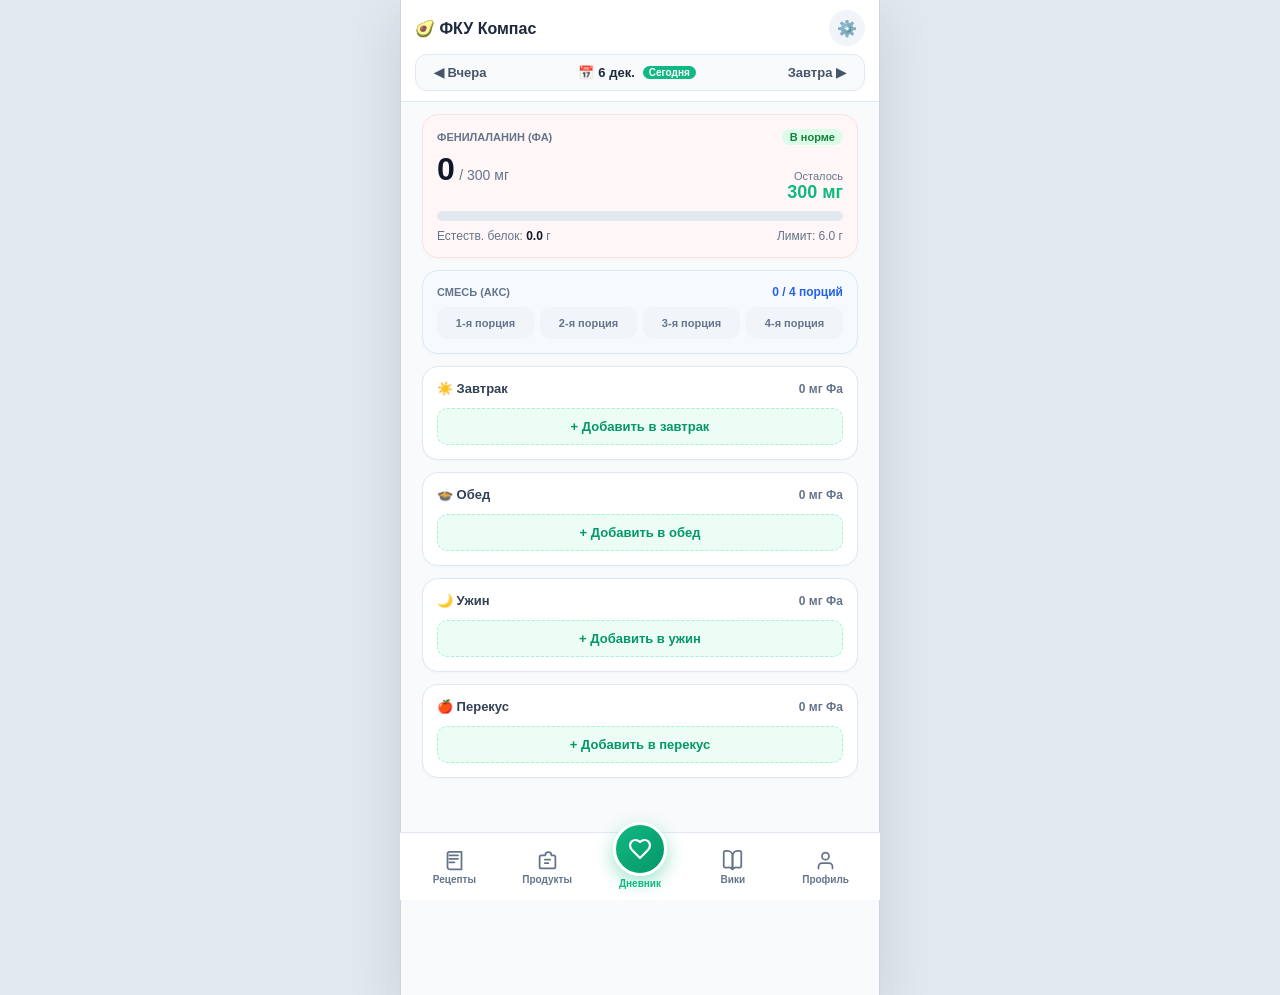
==== index.html @ fa1f70d0 "Add admin panel scaffold" ====
<!DOCTYPE html>
<html lang="ru">
<head>
  <meta charset="UTF-8">
  <meta name="viewport" content="width=device-width, initial-scale=1.0, maximum-scale=1.0, user-scalable=no">
  <title>ФКУ Компас</title>
  
  <script src="https://telegram.org/js/telegram-web-app.js"></script>
  <script src="config.js?v=admin-data-1"></script>
  <link rel="stylesheet" href="styles.css?v=admin-data-1">
</head>
<body>

  <div id="debugErrorBox"></div>

  <!-- РАЗДЕЛ 1: ДНЕВНИК -->
  <div id="viewDiary" class="app-view">
    <header class="header">
      <div class="header-top">
        <div class="header-title">🥑 ФКУ Компас</div>
        <button class="icon-btn" onclick="openModal('settingsModal')">⚙️</button>
      </div>

      <div class="date-nav">
        <button class="date-btn" onclick="changeDate(-1)">◀ Вчера</button>
        <div class="date-display" onclick="openDatePicker()">
          <span>📅</span>
          <span id="dateDisplayLabel">Сегодня</span>
          <span id="todayBadge" class="today-tag">Сегодня</span>
          <input type="date" id="hiddenDatePicker" onchange="onDatePicked(this.value)">
        </div>
        <button class="date-btn" onclick="changeDate(1)">Завтра ▶</button>
      </div>
    </header>

    <div class="container">
      <!-- Баланс Фа -->
      <div class="card card-phe">
        <div style="display:flex; justify-content:space-between; align-items:center;">
          <span style="font-size:11px; font-weight:700; color:#64748b; text-transform:uppercase;">Фенилаланин (Фа)</span>
          <span id="pheStatusBadge" class="badge badge-ok">В норме</span>
        </div>

        <div style="display:flex; justify-content:space-between; align-items:baseline; margin-top:6px;">
          <div>
            <span id="consumedPheText" style="font-size:32px; font-weight:800; color:#0f172a;">0</span>
            <span style="font-size:14px; color:#64748b;"> / <span id="limitPheText">300</span> мг</span>
          </div>
          <div style="text-align:right;">
            <div style="font-size:11px; color:#64748b;">Осталось</div>
            <div id="remainingPheText" style="font-size:18px; font-weight:800; color:#10b981;">300 мг</div>
          </div>
        </div>

        <div class="progress-bar-bg">
          <div id="pheProgressBar" class="progress-bar-fill fill-ok" style="width: 0%;"></div>
        </div>

        <div style="display:flex; justify-content:space-between; font-size:12px; color:#64748b; margin-top:4px;">
          <span>Естеств. белок: <b id="consumedProteinText" style="color:#0f172a;">0.0</b> г</span>
          <span>Лимит: <span id="limitProteinText">6.0</span> г</span>
        </div>
      </div>

      <!-- АКС -->
      <div class="card card-aks">
        <div style="display:flex; justify-content:space-between; align-items:center;">
          <span style="font-size:11px; font-weight:700; color:#64748b; text-transform:uppercase;">Смесь (АКС)</span>
          <span id="aksProgressText" style="font-size:12px; font-weight:700; color:#2563eb;">0 / 4 порций</span>
        </div>
        <div class="aks-grid" id="aksContainer"></div>
      </div>

      <!-- Приемы пищи -->
      <div class="card">
        <div class="meal-head"><span class="meal-title">☀️ Завтрак</span><span id="breakfastTotal" style="font-size:12px; color:#64748b; font-weight:600;">0 мг Фа</span></div>
        <div id="breakfastList"></div>
        <button class="btn-add" onclick="openAddFoodModal('Завтрак')">+ Добавить в завтрак</button>
      </div>

      <div class="card">
        <div class="meal-head"><span class="meal-title">🍲 Обед</span><span id="lunchTotal" style="font-size:12px; color:#64748b; font-weight:600;">0 мг Фа</span></div>
        <div id="lunchList"></div>
        <button class="btn-add" onclick="openAddFoodModal('Обед')">+ Добавить в обед</button>
      </div>

      <div class="card">
        <div class="meal-head"><span class="meal-title">🌙 Ужин</span><span id="dinnerTotal" style="font-size:12px; color:#64748b; font-weight:600;">0 мг Фа</span></div>
        <div id="dinnerList"></div>
        <button class="btn-add" onclick="openAddFoodModal('Ужин')">+ Добавить в ужин</button>
      </div>

      <div class="card">
        <div class="meal-head"><span class="meal-title">🍎 Перекус</span><span id="snackTotal" style="font-size:12px; color:#64748b; font-weight:600;">0 мг Фа</span></div>
        <div id="snackList"></div>
        <button class="btn-add" onclick="openAddFoodModal('Перекус')">+ Добавить в перекус</button>
      </div>
    </div>
  </div>

  <!-- РАЗДЕЛ 2: РЕЦЕПТЫ -->
  <div id="viewRecipes" class="app-view" style="display: none;">
    <header class="header">
      <div class="header-top">
        <div class="header-title">🍲 Рецепты сообщества</div>
        <button class="btn-primary" style="padding: 6px 12px; font-size: 12px; width: auto;" onclick="openRecipeModal()">+ Создать</button>
      </div>

      <div class="category-chips" style="margin-top: 10px; margin-bottom: 0;">
        <button id="tabAllRecipes" class="chip active" onclick="switchRecipeTab('all')">🌍 Все рецепты</button>
        <button id="tabMyRecipes" class="chip" onclick="switchRecipeTab('my')">⭐ Только мои</button>
      </div>
    </header>

    <div class="container">
      <div id="recipesContainer"></div>
    </div>
  </div>

  <!-- РАЗДЕЛ 3: ПРОДУКТЫ -->
  <div id="viewProducts" class="app-view" style="display: none;">
    <header class="header">
      <div class="header-top">
        <div class="header-title">🥦 Продукты</div>
      </div>

      <div class="input-group" style="margin-top: 10px; margin-bottom: 0;">
        <input type="text" id="productSearchInput" class="input-control" placeholder="🔍 Найти продукт..." oninput="filterProductsPage()">
      </div>

      <div class="category-chips" id="productCategoryChips" style="margin-top: 10px; margin-bottom: 0;">
        <button class="chip active" onclick="setProductCategory('all', this)">Все</button>
        <button class="chip" onclick="setProductCategory('veg', this)">Овощи</button>
        <button class="chip" onclick="setProductCategory('fruit', this)">Фрукты</button>
        <button class="chip" onclick="setProductCategory('grain', this)">Зерновые</button>
        <button class="chip" onclick="setProductCategory('dairy', this)">Молочные</button>
        <button class="chip" onclick="setProductCategory('protein', this)">Белковые</button>
        <button class="chip" onclick="setProductCategory('special', this)">Спецпродукты</button>
        <button class="chip" onclick="setProductCategory('sweet', this)">Сладости</button>
        <button class="chip" onclick="setProductCategory('drink', this)">Напитки</button>
      </div>
    </header>

    <div class="container">
      <div id="productsContainer"></div>
    </div>
  </div>

  <!-- РАЗДЕЛ 4: ВИКИ -->
  <div id="viewWiki" class="app-view" style="display: none;">
    <header class="header">
      <div class="header-top">
        <div class="header-title">📚 Вики</div>
      </div>
    </header>

    <div class="container" id="wikiContainer">
      <div class="wiki-card">
        <div class="wiki-card-icon">🧬</div>
        <div>
          <h3>Что такое ФА</h3>
          <p>Фенилаланин — аминокислота из белковых продуктов. При ФКУ важно учитывать его количество за день и сравнивать с индивидуальной нормой.</p>
        </div>
      </div>

      <div class="wiki-card">
        <div class="wiki-card-icon">⚖️</div>
        <div>
          <h3>Как считать порцию</h3>
          <p>Берите значение ФА на 100 г, умножайте на вес порции и делите на 100. Например: 30 мг × 80 г / 100 = 24 мг ФА.</p>
        </div>
      </div>

      <div class="wiki-card">
        <div class="wiki-card-icon">🥣</div>
        <div>
          <h3>Смесь АКС</h3>
          <p>Отмечайте каждую порцию смеси в течение дня. Так легче видеть, что дневной режим выполнен и ничего не забыто.</p>
        </div>
      </div>

      <div class="wiki-card">
        <div class="wiki-card-icon">📊</div>
        <div>
          <h3>КБЖУ и ГИ</h3>
          <p>Калории, белки, жиры, углеводы и гликемический индекс помогают оценивать продукт шире, но при ФКУ главным остается контроль ФА и натурального белка.</p>
        </div>
      </div>

      <div class="wiki-note">
        Информация в разделе справочная. Индивидуальные нормы и лечебное питание нужно согласовывать с врачом или диетологом.
      </div>
    </div>
  </div>

  <!-- НИЖНЯЯ НАВИГАЦИОННАЯ ПАНЕЛЬ -->
  <nav class="bottom-nav">
    <button class="nav-item" id="navBtnRecipes" onclick="switchView('recipes')">
      <svg class="nav-icon-svg" viewBox="0 0 24 24">
        <path d="M4 19.5v-15A2.5 2.5 0 0 1 6.5 2H20v20H6.5a2.5 2.5 0 0 1-2.5-2.5Z"/>
        <path d="M6 6h10M6 10h10M6 14h6"/>
      </svg>
      <span>Рецепты</span>
    </button>

    <button class="nav-item" id="navBtnProducts" onclick="switchView('products')">
      <svg class="nav-icon-svg" viewBox="0 0 24 24">
        <path d="M21 8a2 2 0 0 0-2-2h-2.5a3.5 3.5 0 0 0-7 0H5a2 2 0 0 0-2 2v11a2 2 0 0 0 2 2h14a2 2 0 0 0 2-2Z"/>
        <path d="M9 11h6M9 15h4"/>
      </svg>
      <span>Продукты</span>
    </button>

    <button class="nav-center-wrap active" id="navBtnDiary" onclick="switchView('diary')" type="button">
      <div class="nav-fab-btn" id="navFabBtn">
        <svg viewBox="0 0 24 24">
          <path d="M19 14c1.49-1.46 3-3.21 3-5.5A5.5 5.5 0 0 0 16.5 3c-1.76 0-3 .5-4.5 2-1.5-1.5-2.74-2-4.5-2A5.5 5.5 0 0 0 2 8.5c0 2.3 1.5 4.05 3 5.5l7 7Z"/>
        </svg>
      </div>
      <span class="nav-fab-label" id="navFabLabel">Дневник</span>
    </button>

    <button class="nav-item" id="navBtnWiki" onclick="switchView('wiki')">
      <svg class="nav-icon-svg" viewBox="0 0 24 24">
        <path d="M12 6.5A5.5 5.5 0 0 0 6.5 1H4a2 2 0 0 0-2 2v15a2 2 0 0 0 2 2h2.5A5.5 5.5 0 0 1 12 22Z"/>
        <path d="M12 6.5A5.5 5.5 0 0 1 17.5 1H20a2 2 0 0 1 2 2v15a2 2 0 0 1-2 2h-2.5A5.5 5.5 0 0 0 12 22Z"/>
      </svg>
      <span>Вики</span>
    </button>

    <button class="nav-item" id="navBtnProfile" onclick="openModal('settingsModal')">
      <svg class="nav-icon-svg" viewBox="0 0 24 24">
        <path d="M20 21v-2a4 4 0 0 0-4-4H8a4 4 0 0 0-4 4v2"></path>
        <circle cx="12" cy="7" r="4"></circle>
      </svg>
      <span>Профиль</span>
    </button>
  </nav>

  <!-- Модалка добавления еды в дневник -->
  <div id="addModal" class="modal">
    <div class="modal-content">
      <div style="display:flex; justify-content:space-between; align-items:center; margin-bottom:10px;">
        <h3 id="modalMealTitle" style="font-size:16px; font-weight:700;">Добавить продукт</h3>
        <button class="icon-btn" onclick="closeModal('addModal')">✕</button>
      </div>

      <div class="input-group">
        <input type="text" id="foodSearchInput" class="input-control" placeholder="🔍 Поиск продукта в базе..." oninput="filterFoodList()">
      </div>

      <div class="category-chips">
        <button class="chip active" onclick="setCategory('all', this)">Все</button>
        <button class="chip" onclick="setCategory('custom', this)">⭐ Мои продукты</button>
        <button class="chip" onclick="setCategory('veg', this)">🥦 Овощи</button>
        <button class="chip" onclick="setCategory('fruit', this)">🍎 Фрукты</button>
        <button class="chip" onclick="setCategory('special', this)">✨ Спецпродукты</button>
        <button class="chip" onclick="setCategory('sweet', this)">🍬 Сладости</button>
        <button class="chip" onclick="setCategory('grain', this)">🌾 Крупы</button>
      </div>

      <div class="food-search-list" id="foodSearchListContainer"></div>

      <div class="input-group">
        <label class="input-label">Название продукта</label>
        <input type="text" id="foodNameInput" class="input-control" placeholder="Например: Кабачок">
      </div>

      <div class="grid-2">
        <div class="input-group">
          <label class="input-label">Фа на 100г (мг)</label>
          <input type="number" id="phe100Input" class="input-control" placeholder="30" oninput="calcPreview()">
        </div>
        <div class="input-group">
          <label class="input-label">Белок на 100г (г)</label>
          <input type="number" step="0.1" id="prot100Input" class="input-control" placeholder="0.6" oninput="calcPreview()">
        </div>
      </div>

      <div class="input-group">
        <label class="input-label">Вес порции (в граммах)</label>
        <input type="number" id="weightInput" class="input-control input-highlight" placeholder="100" oninput="calcPreview()">
      </div>

      <div style="background:#f1f5f9; padding:10px; border-radius:10px; display:flex; justify-content:space-between; align-items:center; margin-bottom:12px;">
        <span style="font-size:12px; color:#64748b;">Итого в порции:</span>
        <span id="previewCalc" style="font-weight:800; color:#10b981; font-size:15px;">0 мг Фа (0.0 г б.)</span>
      </div>

      <button class="btn-primary" onclick="saveFood()">Сохранить в дневник</button>
    </div>
  </div>

  <!-- Модалка Конструктора Рецептов -->
  <div id="recipeModal" class="modal">
    <div class="modal-content">
      <div style="display:flex; justify-content:space-between; align-items:center; margin-bottom:12px;">
        <h3 style="font-size:16px; font-weight:700;">🥣 Конструктор рецепта</h3>
        <button class="icon-btn" onclick="closeModal('recipeModal')">✕</button>
      </div>

      <div class="input-group">
        <label class="input-label">Название блюда</label>
        <input type="text" id="recipeNameInput" class="input-control" placeholder="Например: Овощной суп с вермишелью">
      </div>

      <div style="background:#f8fafc; border:1px solid #e2e8f0; border-radius:12px; padding:10px; margin-bottom:10px;">
        <span style="font-size:11px; font-weight:700; color:#475569; text-transform:uppercase;">Добавить ингредиент:</span>
        <div style="margin-top:6px;">
          <select id="recipeIngredientSelect" class="input-control" style="margin-bottom:6px;">
            <option value="">-- Выберите продукт из базы --</option>
          </select>
        </div>
        <div style="display:flex; gap:6px;">
          <input type="number" id="recipeIngredientWeight" class="input-control" placeholder="Вес (г)" style="width:120px;">
          <button class="btn-primary" style="padding:8px 12px; font-size:12px; width:auto;" onclick="addIngredientToRecipe()">+ Добавить</button>
        </div>
      </div>

      <div style="margin-bottom:10px;">
        <span style="font-size:11px; font-weight:700; color:#64748b; text-transform:uppercase;">Ингредиенты блюда:</span>
        <div id="recipeIngredientsList" style="margin-top:4px; max-height:120px; overflow-y:auto;">
          <div style="font-size:12px; color:#94a3b8; padding:6px 0;">Ингредиенты еще не добавлены</div>
        </div>
      </div>

      <div class="input-group">
        <label class="input-label">Итоговый вес готового блюда (г)</label>
        <input type="number" id="recipeCookedWeightInput" class="input-control input-highlight" placeholder="Например: 500" oninput="calculateRecipeTotals()">
        <span style="font-size:10px; color:#64748b; display:block; margin-top:2px;">Взвесьте блюдо после приготовления</span>
      </div>

      <div style="background:#ecfdf5; border:1px solid #a7f3d0; padding:12px; border-radius:12px; margin-bottom:12px;">
        <div style="font-size:11px; color:#065f46; font-weight:600;">РАСЧЕТ НА 100 Г ГОТОВОГО БЛЮДА:</div>
        <div style="display:flex; justify-content:space-between; align-items:baseline; margin-top:4px;">
          <span style="font-size:16px; font-weight:800; color:#047857;" id="recipeResultPhe">0 мг Фа</span>
          <span style="font-size:13px; font-weight:700; color:#047857;" id="recipeResultProt">0.0 г белка</span>
        </div>
      </div>

      <div style="display:flex; align-items:center; gap:8px; margin-bottom:14px; background:#f1f5f9; padding:10px; border-radius:10px;">
        <input type="checkbox" id="recipeIsPublicCheck" checked style="width:18px; height:18px; accent-color:#10b981;">
        <label for="recipeIsPublicCheck" style="font-size:12px; font-weight:600; color:#334155; cursor:pointer;">
          🌍 Опубликовать в общую книгу (виден всем)
        </label>
      </div>

      <button class="btn-primary" onclick="saveRecipe()">Сохранить рецепт</button>
    </div>
  </div>

  <!-- Модалка быстрого добавления порции рецепта в дневник -->
  <div id="quickAddRecipeModal" class="modal">
    <div class="modal-content">
      <div style="display:flex; justify-content:space-between; align-items:center; margin-bottom:12px;">
        <h3 id="quickRecipeTitle" style="font-size:16px; font-weight:700;">Добавить в дневник</h3>
        <button class="icon-btn" onclick="closeModal('quickAddRecipeModal')">✕</button>
      </div>
      <div class="input-group">
        <label class="input-label">Прием пищи</label>
        <select id="quickRecipeMealSelect" class="input-control">
          <option value="Завтрак">☀️ Завтрак</option>
          <option value="Обед" selected>🍲 Обед</option>
          <option value="Ужин">🌙 Ужин</option>
          <option value="Перекус">🍎 Перекус</option>
        </select>
      </div>
      <div class="input-group">
        <label class="input-label">Вес съеденной порции (г)</label>
        <input type="number" id="quickRecipeWeight" class="input-control input-highlight" placeholder="150" oninput="calcQuickRecipePreview()">
      </div>
      <div style="background:#f1f5f9; padding:10px; border-radius:10px; display:flex; justify-content:space-between; align-items:center; margin-bottom:12px;">
        <span style="font-size:12px; color:#64748b;">Итого в порции:</span>
        <span id="quickRecipePreviewCalc" style="font-weight:800; color:#10b981; font-size:15px;">0 мг Фа</span>
      </div>
      <button class="btn-primary" onclick="confirmQuickAddRecipe()">Записать в дневник</button>
    </div>
  </div>

  <!-- Модалка Профиля и Настроек -->
  <div id="settingsModal" class="modal">
    <div class="modal-content">
      <div style="display:flex; justify-content:space-between; align-items:center; margin-bottom:14px;">
        <h3 style="font-size:16px; font-weight:700;">👤 Профиль и Настройки</h3>
        <button class="icon-btn" onclick="closeModal('settingsModal')">✕</button>
      </div>

      <div style="background:#f8fafc; border:1px solid #e2e8f0; border-radius:12px; padding:12px; margin-bottom:14px;">
        <div style="font-size:13px; font-weight:700; color:#1e293b;" id="profileUserName">Пользователь Telegram</div>
        <div style="font-size:11px; color:#64748b; margin-top:2px;">ID: <span id="profileUserId">...</span></div>
        <div style="display:inline-block; font-size:10px; font-weight:600; padding:2px 8px; border-radius:10px; margin-top:6px; background:#dcfce7; color:#15803d;" id="profileCloudBadge">🟢 Облачная синхронизация активна</div>
      </div>

      <div class="input-group">
        <label class="input-label">Суточная норма Фа (мг)</label>
        <input type="number" id="settingDailyPhe" class="input-control" placeholder="300" oninput="updateProfileProteinCalc()">
        <span style="font-size:11px; color:#64748b; margin-top:2px; display:block;">Эквивалент естеств. белка: <b id="calcProfileProtein">6.0</b> г</span>
      </div>

      <div class="input-group">
        <label class="input-label">Количество порций смеси (АКС) в день</label>
        <input type="number" id="settingAksPortions" class="input-control" placeholder="4">
      </div>

      <button class="btn-primary" onclick="saveSettings()">Сохранить настройки</button>
    </div>
  </div>
  <script src="products.js?v=admin-data-1"></script>
  <script src="app.js?v=admin-data-1"></script>
</body>
</html>
---- styles.css ----
* { box-sizing: border-box; margin: 0; padding: 0; font-family: -apple-system, BlinkMacSystemFont, "Segoe UI", Roboto, sans-serif; -webkit-tap-highlight-color: transparent; }
    html { background: #e2e8f0; }
    body { background: #f8fafc; color: #0f172a; padding-bottom: 95px; max-width: 480px; min-height: 100vh; margin: 0 auto; overflow-x: hidden; }

    .app-view { max-width: 480px; min-height: 100vh; margin: 0 auto; background: #f8fafc; }

    @media (min-width: 481px) {
      body {
        border-left: 1px solid #cbd5e1;
        border-right: 1px solid #cbd5e1;
        box-shadow: 0 18px 50px rgba(15, 23, 42, 0.12);
      }
    }

    #debugErrorBox { display: none; background: #ef4444; color: #fff; padding: 8px 12px; font-size: 12px; font-weight: bold; position: sticky; top: 0; z-index: 100; text-align: center; }

    .header { background: #fff; border-bottom: 1px solid #e2e8f0; position: sticky; top: 0; z-index: 20; padding: 10px 14px; }
    .header-top { display: flex; justify-content: space-between; align-items: center; }
    .header-title { font-size: 16px; font-weight: 700; color: #1e293b; display: flex; align-items: center; gap: 6px; }
    .icon-btn { background: #f1f5f9; border: none; border-radius: 50%; width: 36px; height: 36px; display: flex; align-items: center; justify-content: center; cursor: pointer; color: #475569; font-size: 16px; touch-action: manipulation; }

    .date-nav { display: flex; align-items: center; justify-content: space-between; background: #f8fafc; border: 1px solid #e2e8f0; border-radius: 12px; padding: 4px 8px; margin-top: 8px; }
    .date-btn { background: none; border: none; font-size: 13px; font-weight: 600; color: #475569; padding: 6px 10px; cursor: pointer; border-radius: 8px; touch-action: manipulation; }
    .date-btn:active { background: #e2e8f0; }
    .date-display { font-size: 13px; font-weight: 700; color: #1e293b; display: flex; align-items: center; gap: 4px; cursor: pointer; position: relative; padding: 4px; }
    .today-tag { font-size: 10px; background: #10b981; color: #fff; padding: 1px 6px; border-radius: 10px; margin-left: 4px; }
    #hiddenDatePicker { position: absolute; opacity: 0; pointer-events: none; width: 0; height: 0; }

    .container { max-width: 460px; margin: 0 auto; padding: 12px; display: flex; flex-direction: column; gap: 12px; }
    .card { background: #fff; border-radius: 16px; padding: 14px; border: 1px solid #e2e8f0; box-shadow: 0 1px 3px rgba(0,0,0,0.03); }
    .card-phe { background: #fff7f7; border-color: #fee2e2; }
    .card-aks { background: #f6faff; border-color: #dbeafe; }

    .badge { font-size: 11px; font-weight: 600; padding: 2px 8px; border-radius: 20px; }
    .badge-ok { background: #dcfce7; color: #15803d; }
    .badge-warn { background: #fee2e2; color: #b91c1c; }

    .progress-bar-bg { width: 100%; background: #e2e8f0; height: 10px; border-radius: 10px; overflow: hidden; margin: 8px 0; }
    .progress-bar-fill { height: 100%; border-radius: 10px; transition: width 0.3s ease; }
    .fill-ok { background: #10b981; }
    .fill-warn { background: #ef4444; }

    .aks-grid { display: grid; grid-template-columns: repeat(4, 1fr); gap: 6px; margin-top: 8px; }
    .aks-btn { border: none; padding: 10px 4px; border-radius: 10px; font-size: 11px; font-weight: 700; cursor: pointer; transition: 0.2s; touch-action: manipulation; }
    .aks-off { background: #f1f5f9; color: #64748b; }
    .aks-on { background: #2563eb; color: #fff; }

    .meal-head { display: flex; justify-content: space-between; align-items: center; margin-bottom: 8px; }
    .meal-title { font-size: 13px; font-weight: 700; color: #334155; display: flex; align-items: center; gap: 4px; }
    .food-item { background: #f8fafc; border: 1px solid #f1f5f9; border-radius: 10px; padding: 8px 10px; display: flex; justify-content: space-between; align-items: center; font-size: 12px; margin-bottom: 6px; }
    .food-info { font-weight: 600; color: #1e293b; }
    .food-sub { font-size: 11px; color: #64748b; font-weight: normal; }
    .food-right { display: flex; align-items: center; gap: 8px; }
    .food-phe { font-weight: 700; color: #047857; }
    .del-btn { background: none; border: none; color: #94a3b8; cursor: pointer; padding: 4px; font-size: 14px; touch-action: manipulation; }

    .btn-add { width: 100%; background: #ecfdf5; color: #059669; border: 1px dashed #a7f3d0; border-radius: 10px; padding: 10px; font-size: 13px; font-weight: 700; cursor: pointer; margin-top: 4px; touch-action: manipulation; }
    .btn-add:active { background: #d1fae5; }
    .btn-primary { width: 100%; background: #10b981; color: #fff; border: none; border-radius: 12px; padding: 12px; font-size: 14px; font-weight: 700; cursor: pointer; touch-action: manipulation; }
    .btn-primary:active { background: #059669; }

    .modal { position: fixed; top: 0; left: 0; width: 100%; height: 100%; background: rgba(15,23,42,0.6); z-index: 50; display: none; align-items: flex-end; justify-content: center; }
    .modal.active { display: flex !important; }
    .modal-content { background: #fff; width: 100%; max-width: 460px; border-radius: 24px 24px 0 0; padding: 18px; max-height: 90vh; overflow-y: auto; box-shadow: 0 -4px 20px rgba(0,0,0,0.15); }
    .input-group { margin-bottom: 10px; }
    .input-label { display: block; font-size: 11px; font-weight: 700; color: #64748b; margin-bottom: 4px; text-transform: uppercase; }
    .input-control { width: 100%; padding: 10px; background: #f8fafc; border: 1px solid #cbd5e1; border-radius: 10px; font-size: 14px; }
    .input-highlight { border: 2px solid #10b981; background: #f0fdf4; font-weight: bold; font-size: 15px; }
    .grid-2 { display: grid; grid-template-columns: 1fr 1fr; gap: 8px; }

    .category-chips { display: flex; gap: 6px; overflow-x: auto; padding-bottom: 6px; margin-bottom: 8px; -webkit-overflow-scrolling: touch; }
    .chip { font-size: 11px; padding: 6px 12px; border-radius: 14px; background: #f1f5f9; color: #475569; border: none; cursor: pointer; white-space: nowrap; font-weight: 600; touch-action: manipulation; }
    .chip.active { background: #10b981; color: #fff; }

    .food-search-list { max-height: 150px; overflow-y: auto; border: 1px solid #e2e8f0; border-radius: 10px; margin-bottom: 12px; background: #fafafa; -webkit-overflow-scrolling: touch; }
    .search-item { padding: 9px 10px; border-bottom: 1px solid #f1f5f9; display: flex; justify-content: space-between; align-items: center; cursor: pointer; font-size: 12px; touch-action: manipulation; }
    .search-item:active { background: #ecfdf5; }
    .search-item-name { font-weight: 600; color: #1e293b; }
    .search-item-meta { font-size: 11px; color: #047857; font-weight: bold; }

    /* Нижняя навигация */
    .bottom-nav {
      position: fixed;
      bottom: 0;
      left: 50%;
      right: auto;
      height: 68px;
      width: min(100%, 480px);
      background: rgba(255, 255, 255, 0.95);
      backdrop-filter: blur(16px);
      -webkit-backdrop-filter: blur(16px);
      border-top: 1px solid #e2e8f0;
      display: grid;
      grid-template-columns: repeat(5, minmax(0, 1fr));
      align-items: center;
      z-index: 40;
      padding: 0 8px;
      margin: 0 auto;
      transform: translateX(-50%);
    }

    .nav-item {
      display: flex;
      flex-direction: column;
      align-items: center;
      justify-content: center;
      background: none;
      border: none;
      color: #64748b;
      cursor: pointer;
      font-size: 10px;
      font-weight: 600;
      gap: 3px;
      min-width: 0;
      width: 100%;
      height: 68px;
      transition: color 0.2s ease;
      touch-action: manipulation;
    }

    .nav-item.active {
      color: #10b981;
      font-weight: 700;
    }

    .nav-icon-svg {
      width: 21px;
      height: 21px;
      stroke: currentColor;
      fill: none;
      stroke-width: 2;
      stroke-linecap: round;
      stroke-linejoin: round;
    }

    /* Центральная кнопка Дневник */
    .nav-center-wrap {
      display: flex;
      flex-direction: column;
      align-items: center;
      justify-content: center;
      background: none;
      border: none;
      cursor: pointer;
      min-width: 0;
      width: 100%;
      height: 68px;
      touch-action: manipulation;
    }

    .nav-fab-btn {
      width: 54px;
      height: 54px;
      border-radius: 50%;
      background: linear-gradient(135deg, #10b981, #059669);
      color: #fff;
      border: 3px solid #fff;
      box-shadow: 0 6px 18px rgba(16, 185, 129, 0.4);
      display: flex;
      align-items: center;
      justify-content: center;
      margin-top: -24px;
      transition: transform 0.15s ease, box-shadow 0.15s ease;
    }

    .nav-fab-btn:active {
      transform: scale(0.92);
      box-shadow: 0 2px 8px rgba(16, 185, 129, 0.3);
    }

    .nav-fab-btn svg {
      width: 24px;
      height: 24px;
      stroke: #fff;
      fill: none;
      stroke-width: 2.2;
      stroke-linecap: round;
      stroke-linejoin: round;
    }

    .nav-fab-label {
      font-size: 10px;
      font-weight: 700;
      color: #10b981;
      margin-top: 2px;
    }

    .nav-center-wrap:not(.active) .nav-fab-label {
      color: #64748b;
    }

    .recipe-card { background: #fff; border: 1px solid #e2e8f0; border-radius: 16px; padding: 14px; margin-bottom: 12px; box-shadow: 0 1px 3px rgba(0,0,0,0.02); }
    .recipe-header { display: flex; justify-content: space-between; align-items: flex-start; margin-bottom: 8px; }
    .recipe-title { font-size: 15px; font-weight: 700; color: #1e293b; }
    .recipe-author { font-size: 11px; color: #64748b; margin-top: 2px; }
    .recipe-pills { display: flex; gap: 8px; margin: 8px 0; }
    .recipe-pill { background: #f0fdf4; border: 1px solid #bbf7d0; padding: 4px 10px; border-radius: 10px; font-size: 12px; font-weight: 700; color: #047857; }
    .recipe-actions { display: flex; gap: 6px; margin-top: 10px; border-top: 1px solid #f1f5f9; padding-top: 8px; }
    .recipe-btn-sm { flex: 1; padding: 8px; border-radius: 10px; font-size: 11px; font-weight: 700; border: none; cursor: pointer; display: flex; align-items: center; justify-content: center; gap: 4px; touch-action: manipulation; }

    .wiki-card {
      display: grid;
      grid-template-columns: 42px minmax(0, 1fr);
      gap: 12px;
      background: #fff;
      border: 1px solid #e2e8f0;
      border-radius: 12px;
      padding: 14px;
      box-shadow: 0 1px 3px rgba(0,0,0,0.02);
    }

    .wiki-card-icon {
      width: 42px;
      height: 42px;
      border-radius: 12px;
      background: #ecfdf5;
      display: flex;
      align-items: center;
      justify-content: center;
      font-size: 22px;
    }

    .wiki-card h3 {
      color: #1e293b;
      font-size: 14px;
      font-weight: 800;
      margin-bottom: 4px;
    }

    .wiki-card p {
      color: #475569;
      font-size: 12px;
      line-height: 1.45;
    }

    .wiki-note {
      background: #fffbeb;
      border: 1px solid #fde68a;
      border-radius: 12px;
      color: #92400e;
      font-size: 12px;
      font-weight: 600;
      line-height: 1.45;
      padding: 12px;
    }

    .empty-state {
      background: #fff;
      border: 1px solid #e2e8f0;
      border-radius: 12px;
      color: #94a3b8;
      font-size: 13px;
      font-weight: 600;
      padding: 22px 14px;
      text-align: center;
    }

    .product-row {
      width: 100%;
      background: #fff;
      border: 1px solid #e2e8f0;
      border-radius: 12px;
      padding: 12px;
      margin-bottom: 10px;
      box-shadow: 0 1px 3px rgba(0,0,0,0.02);
      color: inherit;
      cursor: pointer;
      text-align: left;
      touch-action: manipulation;
    }

    .product-row.expanded {
      border-color: #86efac;
      background: #fafffc;
    }

    .product-row-main {
      display: grid;
      grid-template-columns: minmax(0, 1fr) auto;
      gap: 10px;
      align-items: start;
    }

    .product-name {
      color: #1e293b;
      font-size: 14px;
      font-weight: 800;
      line-height: 1.25;
    }

    .product-category {
      color: #64748b;
      font-size: 11px;
      font-weight: 600;
      margin-top: 3px;
    }

    .product-summary {
      display: flex;
      flex-direction: column;
      gap: 3px;
      align-items: flex-end;
      color: #047857;
      font-size: 11px;
      font-weight: 800;
      white-space: nowrap;
    }

    .product-chevron {
      color: #94a3b8;
      font-size: 16px;
      font-weight: 800;
      line-height: 1;
      margin-top: 6px;
      text-align: center;
    }

    .product-details {
      display: grid;
      grid-template-columns: repeat(3, minmax(0, 1fr));
      gap: 8px;
      margin-top: 10px;
      padding-top: 10px;
      border-top: 1px solid #dcfce7;
    }

    .product-details div {
      background: #f8fafc;
      border: 1px solid #e2e8f0;
      border-radius: 10px;
      padding: 8px;
      min-width: 0;
    }

    .product-details span {
      display: block;
      color: #64748b;
      font-size: 10px;
      font-weight: 700;
      margin-bottom: 2px;
    }

    .product-details b {
      color: #0f172a;
      font-size: 12px;
      font-weight: 800;
      overflow-wrap: anywhere;
    }
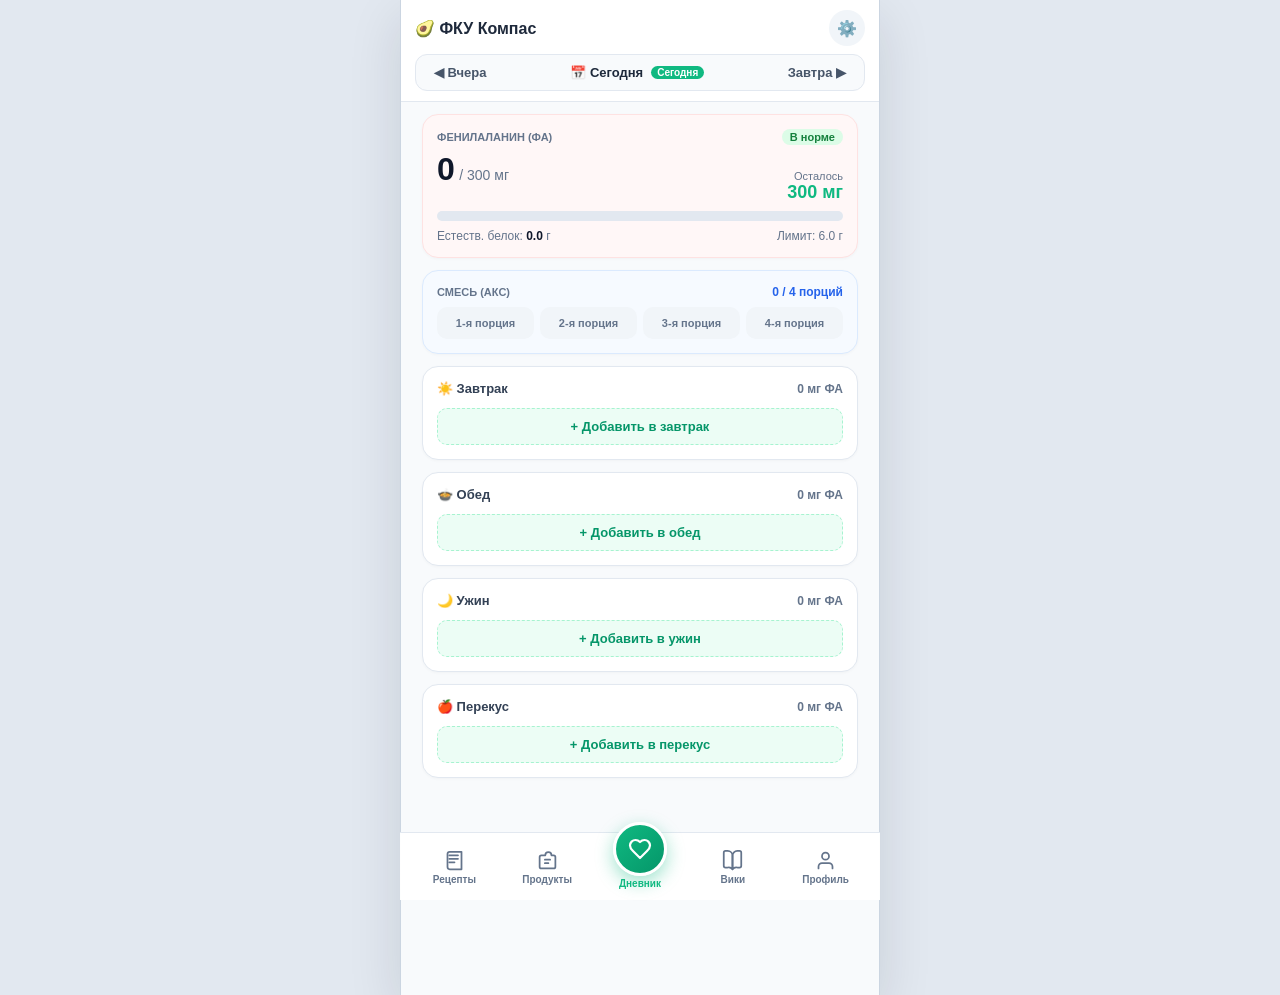
==== commit 19ae4d18: "Complete interface localization" ====
--- a/index.html
+++ b/index.html
@@ -1,411 +1,532 @@
-<!DOCTYPE html>
-<html lang="ru">
-<head>
-  <meta charset="UTF-8">
-  <meta name="viewport" content="width=device-width, initial-scale=1.0, maximum-scale=1.0, user-scalable=no">
-  <title>ФКУ Компас</title>
-  
-  <script src="https://telegram.org/js/telegram-web-app.js"></script>
-  <script src="config.js?v=admin-data-1"></script>
-  <link rel="stylesheet" href="styles.css?v=admin-data-1">
-</head>
-<body>
-
-  <div id="debugErrorBox"></div>
-
-  <!-- РАЗДЕЛ 1: ДНЕВНИК -->
-  <div id="viewDiary" class="app-view">
-    <header class="header">
-      <div class="header-top">
-        <div class="header-title">🥑 ФКУ Компас</div>
-        <button class="icon-btn" onclick="openModal('settingsModal')">⚙️</button>
-      </div>
-
-      <div class="date-nav">
-        <button class="date-btn" onclick="changeDate(-1)">◀ Вчера</button>
-        <div class="date-display" onclick="openDatePicker()">
-          <span>📅</span>
-          <span id="dateDisplayLabel">Сегодня</span>
-          <span id="todayBadge" class="today-tag">Сегодня</span>
-          <input type="date" id="hiddenDatePicker" onchange="onDatePicked(this.value)">
-        </div>
-        <button class="date-btn" onclick="changeDate(1)">Завтра ▶</button>
-      </div>
-    </header>
-
-    <div class="container">
-      <!-- Баланс Фа -->
-      <div class="card card-phe">
-        <div style="display:flex; justify-content:space-between; align-items:center;">
-          <span style="font-size:11px; font-weight:700; color:#64748b; text-transform:uppercase;">Фенилаланин (Фа)</span>
-          <span id="pheStatusBadge" class="badge badge-ok">В норме</span>
-        </div>
-
-        <div style="display:flex; justify-content:space-between; align-items:baseline; margin-top:6px;">
-          <div>
-            <span id="consumedPheText" style="font-size:32px; font-weight:800; color:#0f172a;">0</span>
-            <span style="font-size:14px; color:#64748b;"> / <span id="limitPheText">300</span> мг</span>
-          </div>
-          <div style="text-align:right;">
-            <div style="font-size:11px; color:#64748b;">Осталось</div>
-            <div id="remainingPheText" style="font-size:18px; font-weight:800; color:#10b981;">300 мг</div>
-          </div>
-        </div>
-
-        <div class="progress-bar-bg">
-          <div id="pheProgressBar" class="progress-bar-fill fill-ok" style="width: 0%;"></div>
-        </div>
-
-        <div style="display:flex; justify-content:space-between; font-size:12px; color:#64748b; margin-top:4px;">
-          <span>Естеств. белок: <b id="consumedProteinText" style="color:#0f172a;">0.0</b> г</span>
-          <span>Лимит: <span id="limitProteinText">6.0</span> г</span>
-        </div>
-      </div>
-
-      <!-- АКС -->
-      <div class="card card-aks">
-        <div style="display:flex; justify-content:space-between; align-items:center;">
-          <span style="font-size:11px; font-weight:700; color:#64748b; text-transform:uppercase;">Смесь (АКС)</span>
-          <span id="aksProgressText" style="font-size:12px; font-weight:700; color:#2563eb;">0 / 4 порций</span>
-        </div>
-        <div class="aks-grid" id="aksContainer"></div>
-      </div>
-
-      <!-- Приемы пищи -->
-      <div class="card">
-        <div class="meal-head"><span class="meal-title">☀️ Завтрак</span><span id="breakfastTotal" style="font-size:12px; color:#64748b; font-weight:600;">0 мг Фа</span></div>
-        <div id="breakfastList"></div>
-        <button class="btn-add" onclick="openAddFoodModal('Завтрак')">+ Добавить в завтрак</button>
-      </div>
-
-      <div class="card">
-        <div class="meal-head"><span class="meal-title">🍲 Обед</span><span id="lunchTotal" style="font-size:12px; color:#64748b; font-weight:600;">0 мг Фа</span></div>
-        <div id="lunchList"></div>
-        <button class="btn-add" onclick="openAddFoodModal('Обед')">+ Добавить в обед</button>
-      </div>
-
-      <div class="card">
-        <div class="meal-head"><span class="meal-title">🌙 Ужин</span><span id="dinnerTotal" style="font-size:12px; color:#64748b; font-weight:600;">0 мг Фа</span></div>
-        <div id="dinnerList"></div>
-        <button class="btn-add" onclick="openAddFoodModal('Ужин')">+ Добавить в ужин</button>
-      </div>
-
-      <div class="card">
-        <div class="meal-head"><span class="meal-title">🍎 Перекус</span><span id="snackTotal" style="font-size:12px; color:#64748b; font-weight:600;">0 мг Фа</span></div>
-        <div id="snackList"></div>
-        <button class="btn-add" onclick="openAddFoodModal('Перекус')">+ Добавить в перекус</button>
-      </div>
-    </div>
-  </div>
-
-  <!-- РАЗДЕЛ 2: РЕЦЕПТЫ -->
-  <div id="viewRecipes" class="app-view" style="display: none;">
-    <header class="header">
-      <div class="header-top">
-        <div class="header-title">🍲 Рецепты сообщества</div>
-        <button class="btn-primary" style="padding: 6px 12px; font-size: 12px; width: auto;" onclick="openRecipeModal()">+ Создать</button>
-      </div>
-
-      <div class="category-chips" style="margin-top: 10px; margin-bottom: 0;">
-        <button id="tabAllRecipes" class="chip active" onclick="switchRecipeTab('all')">🌍 Все рецепты</button>
-        <button id="tabMyRecipes" class="chip" onclick="switchRecipeTab('my')">⭐ Только мои</button>
-      </div>
-    </header>
-
-    <div class="container">
-      <div id="recipesContainer"></div>
-    </div>
-  </div>
-
-  <!-- РАЗДЕЛ 3: ПРОДУКТЫ -->
-  <div id="viewProducts" class="app-view" style="display: none;">
-    <header class="header">
-      <div class="header-top">
-        <div class="header-title">🥦 Продукты</div>
-      </div>
-
-      <div class="input-group" style="margin-top: 10px; margin-bottom: 0;">
-        <input type="text" id="productSearchInput" class="input-control" placeholder="🔍 Найти продукт..." oninput="filterProductsPage()">
-      </div>
-
-      <div class="category-chips" id="productCategoryChips" style="margin-top: 10px; margin-bottom: 0;">
-        <button class="chip active" onclick="setProductCategory('all', this)">Все</button>
-        <button class="chip" onclick="setProductCategory('veg', this)">Овощи</button>
-        <button class="chip" onclick="setProductCategory('fruit', this)">Фрукты</button>
-        <button class="chip" onclick="setProductCategory('grain', this)">Зерновые</button>
-        <button class="chip" onclick="setProductCategory('dairy', this)">Молочные</button>
-        <button class="chip" onclick="setProductCategory('protein', this)">Белковые</button>
-        <button class="chip" onclick="setProductCategory('special', this)">Спецпродукты</button>
-        <button class="chip" onclick="setProductCategory('sweet', this)">Сладости</button>
-        <button class="chip" onclick="setProductCategory('drink', this)">Напитки</button>
-      </div>
-    </header>
-
-    <div class="container">
-      <div id="productsContainer"></div>
-    </div>
-  </div>
-
-  <!-- РАЗДЕЛ 4: ВИКИ -->
-  <div id="viewWiki" class="app-view" style="display: none;">
-    <header class="header">
-      <div class="header-top">
-        <div class="header-title">📚 Вики</div>
-      </div>
-    </header>
-
-    <div class="container" id="wikiContainer">
-      <div class="wiki-card">
-        <div class="wiki-card-icon">🧬</div>
-        <div>
-          <h3>Что такое ФА</h3>
-          <p>Фенилаланин — аминокислота из белковых продуктов. При ФКУ важно учитывать его количество за день и сравнивать с индивидуальной нормой.</p>
-        </div>
-      </div>
-
-      <div class="wiki-card">
-        <div class="wiki-card-icon">⚖️</div>
-        <div>
-          <h3>Как считать порцию</h3>
-          <p>Берите значение ФА на 100 г, умножайте на вес порции и делите на 100. Например: 30 мг × 80 г / 100 = 24 мг ФА.</p>
-        </div>
-      </div>
-
-      <div class="wiki-card">
-        <div class="wiki-card-icon">🥣</div>
-        <div>
-          <h3>Смесь АКС</h3>
-          <p>Отмечайте каждую порцию смеси в течение дня. Так легче видеть, что дневной режим выполнен и ничего не забыто.</p>
-        </div>
-      </div>
-
-      <div class="wiki-card">
-        <div class="wiki-card-icon">📊</div>
-        <div>
-          <h3>КБЖУ и ГИ</h3>
-          <p>Калории, белки, жиры, углеводы и гликемический индекс помогают оценивать продукт шире, но при ФКУ главным остается контроль ФА и натурального белка.</p>
-        </div>
-      </div>
-
-      <div class="wiki-note">
-        Информация в разделе справочная. Индивидуальные нормы и лечебное питание нужно согласовывать с врачом или диетологом.
-      </div>
-    </div>
-  </div>
-
-  <!-- НИЖНЯЯ НАВИГАЦИОННАЯ ПАНЕЛЬ -->
-  <nav class="bottom-nav">
-    <button class="nav-item" id="navBtnRecipes" onclick="switchView('recipes')">
-      <svg class="nav-icon-svg" viewBox="0 0 24 24">
-        <path d="M4 19.5v-15A2.5 2.5 0 0 1 6.5 2H20v20H6.5a2.5 2.5 0 0 1-2.5-2.5Z"/>
-        <path d="M6 6h10M6 10h10M6 14h6"/>
-      </svg>
-      <span>Рецепты</span>
-    </button>
-
-    <button class="nav-item" id="navBtnProducts" onclick="switchView('products')">
-      <svg class="nav-icon-svg" viewBox="0 0 24 24">
-        <path d="M21 8a2 2 0 0 0-2-2h-2.5a3.5 3.5 0 0 0-7 0H5a2 2 0 0 0-2 2v11a2 2 0 0 0 2 2h14a2 2 0 0 0 2-2Z"/>
-        <path d="M9 11h6M9 15h4"/>
-      </svg>
-      <span>Продукты</span>
-    </button>
-
-    <button class="nav-center-wrap active" id="navBtnDiary" onclick="switchView('diary')" type="button">
-      <div class="nav-fab-btn" id="navFabBtn">
-        <svg viewBox="0 0 24 24">
-          <path d="M19 14c1.49-1.46 3-3.21 3-5.5A5.5 5.5 0 0 0 16.5 3c-1.76 0-3 .5-4.5 2-1.5-1.5-2.74-2-4.5-2A5.5 5.5 0 0 0 2 8.5c0 2.3 1.5 4.05 3 5.5l7 7Z"/>
-        </svg>
-      </div>
-      <span class="nav-fab-label" id="navFabLabel">Дневник</span>
-    </button>
-
-    <button class="nav-item" id="navBtnWiki" onclick="switchView('wiki')">
-      <svg class="nav-icon-svg" viewBox="0 0 24 24">
-        <path d="M12 6.5A5.5 5.5 0 0 0 6.5 1H4a2 2 0 0 0-2 2v15a2 2 0 0 0 2 2h2.5A5.5 5.5 0 0 1 12 22Z"/>
-        <path d="M12 6.5A5.5 5.5 0 0 1 17.5 1H20a2 2 0 0 1 2 2v15a2 2 0 0 1-2 2h-2.5A5.5 5.5 0 0 0 12 22Z"/>
-      </svg>
-      <span>Вики</span>
-    </button>
-
-    <button class="nav-item" id="navBtnProfile" onclick="openModal('settingsModal')">
-      <svg class="nav-icon-svg" viewBox="0 0 24 24">
-        <path d="M20 21v-2a4 4 0 0 0-4-4H8a4 4 0 0 0-4 4v2"></path>
-        <circle cx="12" cy="7" r="4"></circle>
-      </svg>
-      <span>Профиль</span>
-    </button>
-  </nav>
-
-  <!-- Модалка добавления еды в дневник -->
-  <div id="addModal" class="modal">
-    <div class="modal-content">
-      <div style="display:flex; justify-content:space-between; align-items:center; margin-bottom:10px;">
-        <h3 id="modalMealTitle" style="font-size:16px; font-weight:700;">Добавить продукт</h3>
-        <button class="icon-btn" onclick="closeModal('addModal')">✕</button>
-      </div>
-
-      <div class="input-group">
-        <input type="text" id="foodSearchInput" class="input-control" placeholder="🔍 Поиск продукта в базе..." oninput="filterFoodList()">
-      </div>
-
-      <div class="category-chips">
-        <button class="chip active" onclick="setCategory('all', this)">Все</button>
-        <button class="chip" onclick="setCategory('custom', this)">⭐ Мои продукты</button>
-        <button class="chip" onclick="setCategory('veg', this)">🥦 Овощи</button>
-        <button class="chip" onclick="setCategory('fruit', this)">🍎 Фрукты</button>
-        <button class="chip" onclick="setCategory('special', this)">✨ Спецпродукты</button>
-        <button class="chip" onclick="setCategory('sweet', this)">🍬 Сладости</button>
-        <button class="chip" onclick="setCategory('grain', this)">🌾 Крупы</button>
-      </div>
-
-      <div class="food-search-list" id="foodSearchListContainer"></div>
-
-      <div class="input-group">
-        <label class="input-label">Название продукта</label>
-        <input type="text" id="foodNameInput" class="input-control" placeholder="Например: Кабачок">
-      </div>
-
-      <div class="grid-2">
-        <div class="input-group">
-          <label class="input-label">Фа на 100г (мг)</label>
-          <input type="number" id="phe100Input" class="input-control" placeholder="30" oninput="calcPreview()">
-        </div>
-        <div class="input-group">
-          <label class="input-label">Белок на 100г (г)</label>
-          <input type="number" step="0.1" id="prot100Input" class="input-control" placeholder="0.6" oninput="calcPreview()">
-        </div>
-      </div>
-
-      <div class="input-group">
-        <label class="input-label">Вес порции (в граммах)</label>
-        <input type="number" id="weightInput" class="input-control input-highlight" placeholder="100" oninput="calcPreview()">
-      </div>
-
-      <div style="background:#f1f5f9; padding:10px; border-radius:10px; display:flex; justify-content:space-between; align-items:center; margin-bottom:12px;">
-        <span style="font-size:12px; color:#64748b;">Итого в порции:</span>
-        <span id="previewCalc" style="font-weight:800; color:#10b981; font-size:15px;">0 мг Фа (0.0 г б.)</span>
-      </div>
-
-      <button class="btn-primary" onclick="saveFood()">Сохранить в дневник</button>
-    </div>
-  </div>
-
-  <!-- Модалка Конструктора Рецептов -->
-  <div id="recipeModal" class="modal">
-    <div class="modal-content">
-      <div style="display:flex; justify-content:space-between; align-items:center; margin-bottom:12px;">
-        <h3 style="font-size:16px; font-weight:700;">🥣 Конструктор рецепта</h3>
-        <button class="icon-btn" onclick="closeModal('recipeModal')">✕</button>
-      </div>
-
-      <div class="input-group">
-        <label class="input-label">Название блюда</label>
-        <input type="text" id="recipeNameInput" class="input-control" placeholder="Например: Овощной суп с вермишелью">
-      </div>
-
-      <div style="background:#f8fafc; border:1px solid #e2e8f0; border-radius:12px; padding:10px; margin-bottom:10px;">
-        <span style="font-size:11px; font-weight:700; color:#475569; text-transform:uppercase;">Добавить ингредиент:</span>
-        <div style="margin-top:6px;">
-          <select id="recipeIngredientSelect" class="input-control" style="margin-bottom:6px;">
-            <option value="">-- Выберите продукт из базы --</option>
-          </select>
-        </div>
-        <div style="display:flex; gap:6px;">
-          <input type="number" id="recipeIngredientWeight" class="input-control" placeholder="Вес (г)" style="width:120px;">
-          <button class="btn-primary" style="padding:8px 12px; font-size:12px; width:auto;" onclick="addIngredientToRecipe()">+ Добавить</button>
-        </div>
-      </div>
-
-      <div style="margin-bottom:10px;">
-        <span style="font-size:11px; font-weight:700; color:#64748b; text-transform:uppercase;">Ингредиенты блюда:</span>
-        <div id="recipeIngredientsList" style="margin-top:4px; max-height:120px; overflow-y:auto;">
-          <div style="font-size:12px; color:#94a3b8; padding:6px 0;">Ингредиенты еще не добавлены</div>
-        </div>
-      </div>
-
-      <div class="input-group">
-        <label class="input-label">Итоговый вес готового блюда (г)</label>
-        <input type="number" id="recipeCookedWeightInput" class="input-control input-highlight" placeholder="Например: 500" oninput="calculateRecipeTotals()">
-        <span style="font-size:10px; color:#64748b; display:block; margin-top:2px;">Взвесьте блюдо после приготовления</span>
-      </div>
-
-      <div style="background:#ecfdf5; border:1px solid #a7f3d0; padding:12px; border-radius:12px; margin-bottom:12px;">
-        <div style="font-size:11px; color:#065f46; font-weight:600;">РАСЧЕТ НА 100 Г ГОТОВОГО БЛЮДА:</div>
-        <div style="display:flex; justify-content:space-between; align-items:baseline; margin-top:4px;">
-          <span style="font-size:16px; font-weight:800; color:#047857;" id="recipeResultPhe">0 мг Фа</span>
-          <span style="font-size:13px; font-weight:700; color:#047857;" id="recipeResultProt">0.0 г белка</span>
-        </div>
-      </div>
-
-      <div style="display:flex; align-items:center; gap:8px; margin-bottom:14px; background:#f1f5f9; padding:10px; border-radius:10px;">
-        <input type="checkbox" id="recipeIsPublicCheck" checked style="width:18px; height:18px; accent-color:#10b981;">
-        <label for="recipeIsPublicCheck" style="font-size:12px; font-weight:600; color:#334155; cursor:pointer;">
-          🌍 Опубликовать в общую книгу (виден всем)
-        </label>
-      </div>
-
-      <button class="btn-primary" onclick="saveRecipe()">Сохранить рецепт</button>
-    </div>
-  </div>
-
-  <!-- Модалка быстрого добавления порции рецепта в дневник -->
-  <div id="quickAddRecipeModal" class="modal">
-    <div class="modal-content">
-      <div style="display:flex; justify-content:space-between; align-items:center; margin-bottom:12px;">
-        <h3 id="quickRecipeTitle" style="font-size:16px; font-weight:700;">Добавить в дневник</h3>
-        <button class="icon-btn" onclick="closeModal('quickAddRecipeModal')">✕</button>
-      </div>
-      <div class="input-group">
-        <label class="input-label">Прием пищи</label>
-        <select id="quickRecipeMealSelect" class="input-control">
-          <option value="Завтрак">☀️ Завтрак</option>
-          <option value="Обед" selected>🍲 Обед</option>
-          <option value="Ужин">🌙 Ужин</option>
-          <option value="Перекус">🍎 Перекус</option>
-        </select>
-      </div>
-      <div class="input-group">
-        <label class="input-label">Вес съеденной порции (г)</label>
-        <input type="number" id="quickRecipeWeight" class="input-control input-highlight" placeholder="150" oninput="calcQuickRecipePreview()">
-      </div>
-      <div style="background:#f1f5f9; padding:10px; border-radius:10px; display:flex; justify-content:space-between; align-items:center; margin-bottom:12px;">
-        <span style="font-size:12px; color:#64748b;">Итого в порции:</span>
-        <span id="quickRecipePreviewCalc" style="font-weight:800; color:#10b981; font-size:15px;">0 мг Фа</span>
-      </div>
-      <button class="btn-primary" onclick="confirmQuickAddRecipe()">Записать в дневник</button>
-    </div>
-  </div>
-
-  <!-- Модалка Профиля и Настроек -->
-  <div id="settingsModal" class="modal">
-    <div class="modal-content">
-      <div style="display:flex; justify-content:space-between; align-items:center; margin-bottom:14px;">
-        <h3 style="font-size:16px; font-weight:700;">👤 Профиль и Настройки</h3>
-        <button class="icon-btn" onclick="closeModal('settingsModal')">✕</button>
-      </div>
-
-      <div style="background:#f8fafc; border:1px solid #e2e8f0; border-radius:12px; padding:12px; margin-bottom:14px;">
-        <div style="font-size:13px; font-weight:700; color:#1e293b;" id="profileUserName">Пользователь Telegram</div>
-        <div style="font-size:11px; color:#64748b; margin-top:2px;">ID: <span id="profileUserId">...</span></div>
-        <div style="display:inline-block; font-size:10px; font-weight:600; padding:2px 8px; border-radius:10px; margin-top:6px; background:#dcfce7; color:#15803d;" id="profileCloudBadge">🟢 Облачная синхронизация активна</div>
-      </div>
-
-      <div class="input-group">
-        <label class="input-label">Суточная норма Фа (мг)</label>
-        <input type="number" id="settingDailyPhe" class="input-control" placeholder="300" oninput="updateProfileProteinCalc()">
-        <span style="font-size:11px; color:#64748b; margin-top:2px; display:block;">Эквивалент естеств. белка: <b id="calcProfileProtein">6.0</b> г</span>
-      </div>
-
-      <div class="input-group">
-        <label class="input-label">Количество порций смеси (АКС) в день</label>
-        <input type="number" id="settingAksPortions" class="input-control" placeholder="4">
-      </div>
-
-      <button class="btn-primary" onclick="saveSettings()">Сохранить настройки</button>
-    </div>
-  </div>
-  <script src="products.js?v=admin-data-1"></script>
-  <script src="app.js?v=admin-data-1"></script>
-</body>
-</html>
+<!DOCTYPE html>
+<html lang="ru">
+<head>
+  <meta charset="UTF-8">
+  <meta name="viewport" content="width=device-width, initial-scale=1.0, maximum-scale=1.0, user-scalable=no">
+  <title>ФКУ Компас</title>
+
+  <script src="https://telegram.org/js/telegram-web-app.js"></script>
+  <script src="config.js?v=pku-i18n-full-2"></script>
+  <link rel="stylesheet" href="styles.css?v=pku-i18n-full-2">
+</head>
+<body>
+
+  <div id="debugErrorBox"></div>
+
+  <!-- РАЗДЕЛ 1: ДНЕВНИК -->
+  <div id="viewDiary" class="app-view">
+    <header class="header">
+      <div class="header-top">
+        <div class="header-title">🥑 ФКУ Компас</div>
+        <button class="icon-btn" onclick="switchView('profile')">⚙️</button>
+      </div>
+
+      <div class="date-nav">
+        <button class="date-btn" onclick="changeDate(-1)">◀ Вчера</button>
+        <div class="date-display" onclick="openDatePicker()">
+          <span>📅</span>
+          <span id="dateDisplayLabel">Сегодня</span>
+          <span id="todayBadge" class="today-tag">Сегодня</span>
+          <input type="date" id="hiddenDatePicker" onchange="onDatePicked(this.value)">
+        </div>
+        <button class="date-btn" onclick="changeDate(1)">Завтра ▶</button>
+      </div>
+    </header>
+
+    <div class="container">
+      <!-- Баланс Фа -->
+      <div class="card card-phe">
+        <div style="display:flex; justify-content:space-between; align-items:center;">
+          <span style="font-size:11px; font-weight:700; color:#64748b; text-transform:uppercase;">Фенилаланин (Фа)</span>
+          <span id="pheStatusBadge" class="badge badge-ok">В норме</span>
+        </div>
+
+        <div style="display:flex; justify-content:space-between; align-items:baseline; margin-top:6px;">
+          <div>
+            <span id="consumedPheText" style="font-size:32px; font-weight:800; color:#0f172a;">0</span>
+            <span style="font-size:14px; color:#64748b;"> / <span id="limitPheText">300</span> мг</span>
+          </div>
+          <div style="text-align:right;">
+            <div style="font-size:11px; color:#64748b;">Осталось</div>
+            <div id="remainingPheText" style="font-size:18px; font-weight:800; color:#10b981;">300 мг</div>
+          </div>
+        </div>
+
+        <div class="progress-bar-bg">
+          <div id="pheProgressBar" class="progress-bar-fill fill-ok" style="width: 0%;"></div>
+        </div>
+
+        <div style="display:flex; justify-content:space-between; font-size:12px; color:#64748b; margin-top:4px;">
+          <span>Естеств. белок: <b id="consumedProteinText" style="color:#0f172a;">0.0</b> г</span>
+          <span>Лимит: <span id="limitProteinText">6.0</span> г</span>
+        </div>
+      </div>
+
+      <!-- АКС -->
+      <div class="card card-aks">
+        <div style="display:flex; justify-content:space-between; align-items:center;">
+          <span style="font-size:11px; font-weight:700; color:#64748b; text-transform:uppercase;">Смесь (АКС)</span>
+          <span id="aksProgressText" style="font-size:12px; font-weight:700; color:#2563eb;">0 / 4 порций</span>
+        </div>
+        <div class="aks-grid" id="aksContainer"></div>
+      </div>
+
+      <!-- Приемы пищи -->
+      <div class="card">
+        <div class="meal-head"><span class="meal-title">☀️ Завтрак</span><span id="breakfastTotal" style="font-size:12px; color:#64748b; font-weight:600;">0 мг Фа</span></div>
+        <div id="breakfastList"></div>
+        <button class="btn-add" onclick="openAddFoodModal('Завтрак')">+ Добавить в завтрак</button>
+      </div>
+
+      <div class="card">
+        <div class="meal-head"><span class="meal-title">🍲 Обед</span><span id="lunchTotal" style="font-size:12px; color:#64748b; font-weight:600;">0 мг Фа</span></div>
+        <div id="lunchList"></div>
+        <button class="btn-add" onclick="openAddFoodModal('Обед')">+ Добавить в обед</button>
+      </div>
+
+      <div class="card">
+        <div class="meal-head"><span class="meal-title">🌙 Ужин</span><span id="dinnerTotal" style="font-size:12px; color:#64748b; font-weight:600;">0 мг Фа</span></div>
+        <div id="dinnerList"></div>
+        <button class="btn-add" onclick="openAddFoodModal('Ужин')">+ Добавить в ужин</button>
+      </div>
+
+      <div class="card">
+        <div class="meal-head"><span class="meal-title">🍎 Перекус</span><span id="snackTotal" style="font-size:12px; color:#64748b; font-weight:600;">0 мг Фа</span></div>
+        <div id="snackList"></div>
+        <button class="btn-add" onclick="openAddFoodModal('Перекус')">+ Добавить в перекус</button>
+      </div>
+    </div>
+  </div>
+
+  <!-- РАЗДЕЛ 2: РЕЦЕПТЫ -->
+  <div id="viewRecipes" class="app-view" style="display: none;">
+    <header class="header">
+      <div class="header-top">
+        <div class="header-title">🍲 Рецепты сообщества</div>
+        <button class="btn-primary" style="padding: 6px 12px; font-size: 12px; width: auto;" onclick="openRecipeModal()">+ Создать</button>
+      </div>
+
+      <div class="category-chips" style="margin-top: 10px; margin-bottom: 0;">
+        <button id="tabAllRecipes" class="chip active" onclick="switchRecipeTab('all')">🌍 Все рецепты</button>
+        <button id="tabMyRecipes" class="chip" onclick="switchRecipeTab('my')">⭐ Только мои</button>
+      </div>
+
+      <div class="category-chips" id="recipeCategoryChips" style="margin-top: 4px; margin-bottom: 0;">
+        <button class="chip active" onclick="setRecipeCategory('all', this)">Все категории</button>
+        <button class="chip" onclick="setRecipeCategory('breakfast', this)">Завтраки</button>
+        <button class="chip" onclick="setRecipeCategory('soup', this)">Супы</button>
+        <button class="chip" onclick="setRecipeCategory('main', this)">Основные</button>
+        <button class="chip" onclick="setRecipeCategory('bakery', this)">Выпечка</button>
+        <button class="chip" onclick="setRecipeCategory('dessert', this)">Десерты</button>
+        <button class="chip" onclick="setRecipeCategory('snack', this)">Перекусы</button>
+      </div>
+    </header>
+
+    <div class="container">
+      <div id="recipesContainer"></div>
+    </div>
+  </div>
+
+  <!-- РАЗДЕЛ 3: ПРОДУКТЫ -->
+  <div id="viewProducts" class="app-view" style="display: none;">
+    <header class="header">
+      <div class="header-top">
+        <div class="header-title">🥦 Продукты</div>
+      </div>
+
+      <div class="input-group" style="margin-top: 10px; margin-bottom: 0;">
+        <input type="text" id="productSearchInput" class="input-control" placeholder="🔍 Найти продукт..." oninput="filterProductsPage()">
+      </div>
+
+      <div class="category-chips" id="productCategoryChips" style="margin-top: 10px; margin-bottom: 0;">
+        <button class="chip active" onclick="setProductCategory('all', this)">Все</button>
+        <button class="chip" onclick="setProductCategory('veg', this)">Овощи</button>
+        <button class="chip" onclick="setProductCategory('fruit', this)">Фрукты</button>
+        <button class="chip" onclick="setProductCategory('grain', this)">Зерновые</button>
+        <button class="chip" onclick="setProductCategory('dairy', this)">Молочные</button>
+        <button class="chip" onclick="setProductCategory('protein', this)">Белковые</button>
+        <button class="chip" onclick="setProductCategory('special', this)">Спецпродукты</button>
+        <button class="chip" onclick="setProductCategory('sweet', this)">Сладости</button>
+        <button class="chip" onclick="setProductCategory('drink', this)">Напитки</button>
+      </div>
+    </header>
+
+    <div class="container">
+      <div id="productsContainer"></div>
+    </div>
+  </div>
+
+  <!-- РАЗДЕЛ 4: ВИКИ -->
+  <div id="viewWiki" class="app-view" style="display: none;">
+    <header class="header">
+      <div class="header-top">
+        <div class="header-title">📚 Вики</div>
+      </div>
+    </header>
+
+    <div class="container" id="wikiContainer">
+      <div class="wiki-card">
+        <div class="wiki-card-icon">🧬</div>
+        <div>
+          <h3>Что такое ФА</h3>
+          <p>Фенилаланин — аминокислота из белковых продуктов. При ФКУ важно учитывать его количество за день и сравнивать с индивидуальной нормой.</p>
+        </div>
+      </div>
+
+      <div class="wiki-card">
+        <div class="wiki-card-icon">⚖️</div>
+        <div>
+          <h3>Как считать порцию</h3>
+          <p>Берите значение ФА на 100 г, умножайте на вес порции и делите на 100. Например: 30 мг × 80 г / 100 = 24 мг ФА.</p>
+        </div>
+      </div>
+
+      <div class="wiki-card">
+        <div class="wiki-card-icon">🥣</div>
+        <div>
+          <h3>Смесь АКС</h3>
+          <p>Отмечайте каждую порцию смеси в течение дня. Так легче видеть, что дневной режим выполнен и ничего не забыто.</p>
+        </div>
+      </div>
+
+      <div class="wiki-card">
+        <div class="wiki-card-icon">📊</div>
+        <div>
+          <h3>КБЖУ и ГИ</h3>
+          <p>Калории, белки, жиры, углеводы и гликемический индекс помогают оценивать продукт шире, но при ФКУ главным остается контроль ФА и натурального белка.</p>
+        </div>
+      </div>
+
+      <div class="wiki-card">
+        <div class="wiki-card-icon">🏷️</div>
+        <div>
+          <h3>Как читать этикетку</h3>
+          <p>Смотрите белок на 100 г, состав и вес порции. Если ФА не указан, используйте расчет от натурального белка только как приблизительную оценку.</p>
+        </div>
+      </div>
+
+      <div class="wiki-card">
+        <div class="wiki-card-icon">⚠️</div>
+        <div>
+          <h3>Если лимит превышен</h3>
+          <p>Не паникуйте и не отменяйте смесь самостоятельно. Зафиксируйте день в дневнике и обсудите повторяющиеся превышения со специалистом.</p>
+        </div>
+      </div>
+
+      <div class="wiki-card">
+        <div class="wiki-card-icon">🔁</div>
+        <div>
+          <h3>Низкобелковые замены</h3>
+          <p>Держите под рукой разрешенные макароны, хлеб, муку и крупы. Замена обычного продукта на низкобелковый часто сильно снижает ФА блюда.</p>
+        </div>
+      </div>
+
+      <div class="wiki-card">
+        <div class="wiki-card-icon">✅</div>
+        <div>
+          <h3>Частые ошибки</h3>
+          <p>Не забывайте учитывать перекусы, напитки с добавками, соусы и изменение веса блюда после приготовления.</p>
+        </div>
+      </div>
+
+      <div class="wiki-note">
+        Информация в разделе справочная. Индивидуальные нормы и лечебное питание нужно согласовывать с врачом или диетологом.
+      </div>
+    </div>
+  </div>
+
+  <!-- РАЗДЕЛ 5: ПРОФИЛЬ -->
+  <div id="viewProfile" class="app-view" style="display: none;">
+    <header class="header">
+      <div class="header-top">
+        <div class="header-title">👤 Профиль</div>
+      </div>
+    </header>
+
+    <div class="container">
+      <div class="card">
+        <div style="font-size:13px; font-weight:700; color:#1e293b;" id="profileUserName">Пользователь Telegram</div>
+        <div style="font-size:11px; color:#64748b; margin-top:2px;">ID: <span id="profileUserId">...</span></div>
+        <div style="display:inline-block; font-size:10px; font-weight:600; padding:2px 8px; border-radius:10px; margin-top:6px; background:#dcfce7; color:#15803d;" id="profileCloudBadge">● Облачная синхронизация активна</div>
+      </div>
+
+      <div class="profile-tabs">
+        <button class="profile-tab active" id="profileTabMain" onclick="switchProfilePanel('main')">Основное</button>
+        <button class="profile-tab" id="profileTabPku" onclick="switchProfilePanel('pku')">ФКУ</button>
+      </div>
+
+      <div class="card profile-panel active" id="profilePanelMain">
+        <div class="input-group">
+          <label class="input-label" id="settingLanguageLabel">Язык приложения</label>
+          <select id="settingLanguage" class="input-control" onchange="changeLanguage(this.value)">
+            <option value="ru">Русский</option>
+            <option value="en">English</option>
+            <option value="uz">O'zbekcha</option>
+            <option value="kk">Қазақша</option>
+            <option value="tg">Тоҷикӣ</option>
+          </select>
+        </div>
+
+        <div class="input-group">
+          <label class="input-label">Суточная норма Фа (мг)</label>
+          <input type="number" id="settingDailyPhe" class="input-control" placeholder="300" oninput="updateProfileProteinCalc()">
+          <span style="font-size:11px; color:#64748b; margin-top:2px; display:block;">Эквивалент естеств. белка: <b id="calcProfileProtein">6.0</b> г</span>
+        </div>
+
+        <div class="input-group">
+          <label class="input-label">Количество порций смеси (АКС) в день</label>
+          <input type="number" id="settingAksPortions" class="input-control" placeholder="4">
+        </div>
+
+        <button class="btn-primary" onclick="saveSettings()">Сохранить настройки</button>
+      </div>
+
+      <div class="card profile-panel" id="profilePanelPku">
+        <div class="grid-2">
+          <div class="input-group">
+            <label class="input-label">Возраст</label>
+            <input type="number" id="settingAge" class="input-control" placeholder="Напр. 8">
+          </div>
+
+          <div class="input-group">
+            <label class="input-label">Вес, кг</label>
+            <input type="number" id="settingWeightKg" class="input-control" placeholder="Напр. 24">
+          </div>
+        </div>
+
+        <div class="input-group">
+          <label class="input-label">Лимит натурального белка, г</label>
+          <input type="number" id="settingNaturalProteinLimit" class="input-control" placeholder="Авто по ФА">
+        </div>
+
+        <div class="input-group">
+          <label class="input-label">Специалист / диетолог</label>
+          <input type="text" id="settingClinicianName" class="input-control" placeholder="Имя или клиника">
+        </div>
+
+        <div class="input-group">
+          <label class="input-label">Заметки по лечению</label>
+          <textarea id="settingCareNotes" class="input-control" rows="4" placeholder="Например: схема смеси, важные продукты, рекомендации врача"></textarea>
+        </div>
+
+        <label class="profile-check">
+          <input type="checkbox" id="settingShowPheWarnings">
+          <span>Показывать предупреждения при приближении к лимиту ФА</span>
+        </label>
+
+        <label class="profile-check">
+          <input type="checkbox" id="settingAksReminders">
+          <span>Напоминать про порции АКС</span>
+        </label>
+
+        <button class="btn-primary" onclick="saveSettings()">Сохранить персонализацию</button>
+      </div>
+    </div>
+  </div>
+
+  <!-- НИЖНЯЯ НАВИГАЦИОННАЯ ПАНЕЛЬ -->
+  <nav class="bottom-nav">
+    <button class="nav-item" id="navBtnRecipes" onclick="switchView('recipes')">
+      <svg class="nav-icon-svg" viewBox="0 0 24 24">
+        <path d="M4 19.5v-15A2.5 2.5 0 0 1 6.5 2H20v20H6.5a2.5 2.5 0 0 1-2.5-2.5Z"/>
+        <path d="M6 6h10M6 10h10M6 14h6"/>
+      </svg>
+      <span>Рецепты</span>
+    </button>
+
+    <button class="nav-item" id="navBtnProducts" onclick="switchView('products')">
+      <svg class="nav-icon-svg" viewBox="0 0 24 24">
+        <path d="M21 8a2 2 0 0 0-2-2h-2.5a3.5 3.5 0 0 0-7 0H5a2 2 0 0 0-2 2v11a2 2 0 0 0 2 2h14a2 2 0 0 0 2-2Z"/>
+        <path d="M9 11h6M9 15h4"/>
+      </svg>
+      <span>Продукты</span>
+    </button>
+
+    <button class="nav-center-wrap active" id="navBtnDiary" onclick="switchView('diary')" type="button">
+      <div class="nav-fab-btn" id="navFabBtn">
+        <svg viewBox="0 0 24 24">
+          <path d="M19 14c1.49-1.46 3-3.21 3-5.5A5.5 5.5 0 0 0 16.5 3c-1.76 0-3 .5-4.5 2-1.5-1.5-2.74-2-4.5-2A5.5 5.5 0 0 0 2 8.5c0 2.3 1.5 4.05 3 5.5l7 7Z"/>
+        </svg>
+      </div>
+      <span class="nav-fab-label" id="navFabLabel">Дневник</span>
+    </button>
+
+    <button class="nav-item" id="navBtnWiki" onclick="switchView('wiki')">
+      <svg class="nav-icon-svg" viewBox="0 0 24 24">
+        <path d="M12 6.5A5.5 5.5 0 0 0 6.5 1H4a2 2 0 0 0-2 2v15a2 2 0 0 0 2 2h2.5A5.5 5.5 0 0 1 12 22Z"/>
+        <path d="M12 6.5A5.5 5.5 0 0 1 17.5 1H20a2 2 0 0 1 2 2v15a2 2 0 0 1-2 2h-2.5A5.5 5.5 0 0 0 12 22Z"/>
+      </svg>
+      <span>Вики</span>
+    </button>
+
+    <button class="nav-item" id="navBtnProfile" onclick="switchView('profile')">
+      <svg class="nav-icon-svg" viewBox="0 0 24 24">
+        <path d="M20 21v-2a4 4 0 0 0-4-4H8a4 4 0 0 0-4 4v2"></path>
+        <circle cx="12" cy="7" r="4"></circle>
+      </svg>
+      <span>Профиль</span>
+    </button>
+  </nav>
+
+  <!-- Модалка добавления еды в дневник -->
+  <div id="addModal" class="modal">
+    <div class="modal-content">
+      <div style="display:flex; justify-content:space-between; align-items:center; margin-bottom:10px;">
+        <h3 id="modalMealTitle" style="font-size:16px; font-weight:700;">Добавить продукт</h3>
+        <button class="icon-btn" onclick="closeModal('addModal')">✕</button>
+      </div>
+
+      <div class="input-group">
+        <input type="text" id="foodSearchInput" class="input-control" placeholder="🔍 Поиск продукта в базе..." oninput="filterFoodList()">
+      </div>
+
+      <div class="category-chips">
+        <button class="chip active" onclick="setCategory('all', this)">Все</button>
+        <button class="chip" onclick="setCategory('custom', this)">⭐ Мои продукты</button>
+        <button class="chip" onclick="setCategory('veg', this)">🥦 Овощи</button>
+        <button class="chip" onclick="setCategory('fruit', this)">🍎 Фрукты</button>
+        <button class="chip" onclick="setCategory('special', this)">✨ Спецпродукты</button>
+        <button class="chip" onclick="setCategory('sweet', this)">🍬 Сладости</button>
+        <button class="chip" onclick="setCategory('grain', this)">🌾 Крупы</button>
+      </div>
+
+      <div class="food-search-list" id="foodSearchListContainer"></div>
+
+      <div class="input-group">
+        <label class="input-label">Название продукта</label>
+        <input type="text" id="foodNameInput" class="input-control" placeholder="Например: Кабачок">
+      </div>
+
+      <div class="grid-2">
+        <div class="input-group">
+          <label class="input-label">Фа на 100г (мг)</label>
+          <input type="number" id="phe100Input" class="input-control" placeholder="30" oninput="calcPreview()">
+        </div>
+        <div class="input-group">
+          <label class="input-label">Белок на 100г (г)</label>
+          <input type="number" step="0.1" id="prot100Input" class="input-control" placeholder="0.6" oninput="calcPreview()">
+        </div>
+      </div>
+
+      <div class="input-group">
+        <label class="input-label">Вес порции (в граммах)</label>
+        <input type="number" id="weightInput" class="input-control input-highlight" placeholder="100" oninput="calcPreview()">
+      </div>
+
+      <div style="background:#f1f5f9; padding:10px; border-radius:10px; display:flex; justify-content:space-between; align-items:center; margin-bottom:12px;">
+        <span style="font-size:12px; color:#64748b;">Итого в порции:</span>
+        <span id="previewCalc" style="font-weight:800; color:#10b981; font-size:15px;">0 мг Фа (0.0 г б.)</span>
+      </div>
+
+      <button class="btn-primary" onclick="saveFood()">Сохранить в дневник</button>
+    </div>
+  </div>
+
+  <!-- Модалка Конструктора Рецептов -->
+  <div id="recipeModal" class="modal">
+    <div class="modal-content">
+      <div style="display:flex; justify-content:space-between; align-items:center; margin-bottom:12px;">
+        <h3 style="font-size:16px; font-weight:700;">🥣 Конструктор рецепта</h3>
+        <button class="icon-btn" onclick="closeModal('recipeModal')">✕</button>
+      </div>
+
+      <div class="input-group">
+        <label class="input-label">Название блюда</label>
+        <input type="text" id="recipeNameInput" class="input-control" placeholder="Например: Овощной суп с вермишелью">
+      </div>
+
+      <div class="input-group">
+        <label class="input-label">Категория рецепта</label>
+        <select id="recipeCategorySelect" class="input-control">
+          <option value="main">Основные</option>
+          <option value="breakfast">Завтраки</option>
+          <option value="soup">Супы</option>
+          <option value="bakery">Выпечка</option>
+          <option value="dessert">Десерты</option>
+          <option value="snack">Перекусы</option>
+        </select>
+      </div>
+
+      <div style="background:#f8fafc; border:1px solid #e2e8f0; border-radius:12px; padding:10px; margin-bottom:10px;">
+        <span style="font-size:11px; font-weight:700; color:#475569; text-transform:uppercase;">Добавить ингредиент:</span>
+        <div style="margin-top:6px;">
+          <select id="recipeIngredientSelect" class="input-control" style="margin-bottom:6px;">
+            <option value="">-- Выберите продукт из базы --</option>
+          </select>
+        </div>
+        <div style="display:flex; gap:6px;">
+          <input type="number" id="recipeIngredientWeight" class="input-control" placeholder="Вес (г)" style="width:120px;">
+          <button class="btn-primary" style="padding:8px 12px; font-size:12px; width:auto;" onclick="addIngredientToRecipe()">+ Добавить</button>
+        </div>
+      </div>
+
+      <div style="margin-bottom:10px;">
+        <span style="font-size:11px; font-weight:700; color:#64748b; text-transform:uppercase;">Ингредиенты блюда:</span>
+        <div id="recipeIngredientsList" style="margin-top:4px; max-height:120px; overflow-y:auto;">
+          <div style="font-size:12px; color:#94a3b8; padding:6px 0;">Ингредиенты еще не добавлены</div>
+        </div>
+      </div>
+
+      <div class="input-group">
+        <label class="input-label">Итоговый вес готового блюда (г)</label>
+        <input type="number" id="recipeCookedWeightInput" class="input-control input-highlight" placeholder="Например: 500" oninput="calculateRecipeTotals()">
+        <span style="font-size:10px; color:#64748b; display:block; margin-top:2px;">Взвесьте блюдо после приготовления</span>
+      </div>
+
+      <div class="input-group">
+        <label class="input-label">Вес одной порции (г)</label>
+        <input type="number" id="recipePortionWeightInput" class="input-control" placeholder="Например: 180" oninput="calculateRecipeTotals()">
+      </div>
+
+      <div style="background:#ecfdf5; border:1px solid #a7f3d0; padding:12px; border-radius:12px; margin-bottom:12px;">
+        <div style="font-size:11px; color:#065f46; font-weight:600;">РАСЧЕТ НА 100 Г ГОТОВОГО БЛЮДА:</div>
+        <div style="display:flex; justify-content:space-between; align-items:baseline; margin-top:4px;">
+          <span style="font-size:16px; font-weight:800; color:#047857;" id="recipeResultPhe">0 мг Фа</span>
+          <span style="font-size:13px; font-weight:700; color:#047857;" id="recipeResultProt">0.0 г белка</span>
+        </div>
+        <div id="recipeResultPortion" style="font-size:12px; color:#047857; font-weight:700; margin-top:6px;">Порция: укажите вес</div>
+      </div>
+
+      <div style="display:flex; align-items:center; gap:8px; margin-bottom:14px; background:#f1f5f9; padding:10px; border-radius:10px;">
+        <input type="checkbox" id="recipeIsPublicCheck" checked style="width:18px; height:18px; accent-color:#10b981;">
+        <label for="recipeIsPublicCheck" style="font-size:12px; font-weight:600; color:#334155; cursor:pointer;">
+          🌍 Опубликовать в общую книгу (виден всем)
+        </label>
+      </div>
+
+      <button class="btn-primary" onclick="saveRecipe()">Сохранить рецепт</button>
+    </div>
+  </div>
+
+  <!-- Модалка быстрого добавления порции рецепта в дневник -->
+  <div id="quickAddRecipeModal" class="modal">
+    <div class="modal-content">
+      <div style="display:flex; justify-content:space-between; align-items:center; margin-bottom:12px;">
+        <h3 id="quickRecipeTitle" style="font-size:16px; font-weight:700;">Добавить в дневник</h3>
+        <button class="icon-btn" onclick="closeModal('quickAddRecipeModal')">✕</button>
+      </div>
+      <div class="input-group">
+        <label class="input-label">Прием пищи</label>
+        <select id="quickRecipeMealSelect" class="input-control">
+          <option value="Завтрак">☀️ Завтрак</option>
+          <option value="Обед" selected>🍲 Обед</option>
+          <option value="Ужин">🌙 Ужин</option>
+          <option value="Перекус">🍎 Перекус</option>
+        </select>
+      </div>
+      <div class="input-group">
+        <label class="input-label">Вес съеденной порции (г)</label>
+        <input type="number" id="quickRecipeWeight" class="input-control input-highlight" placeholder="150" oninput="calcQuickRecipePreview()">
+      </div>
+      <div style="background:#f1f5f9; padding:10px; border-radius:10px; display:flex; justify-content:space-between; align-items:center; margin-bottom:12px;">
+        <span style="font-size:12px; color:#64748b;">Итого в порции:</span>
+        <span id="quickRecipePreviewCalc" style="font-weight:800; color:#10b981; font-size:15px;">0 мг Фа</span>
+      </div>
+      <button class="btn-primary" onclick="confirmQuickAddRecipe()">Записать в дневник</button>
+    </div>
+  </div>
+
+  <script src="products.js?v=pku-i18n-full-2"></script>
+  <script src="app.js?v=pku-i18n-full-2"></script>
+</body>
+</html>
--- a/styles.css
+++ b/styles.css
@@ -65,8 +65,64 @@
     .input-group { margin-bottom: 10px; }
     .input-label { display: block; font-size: 11px; font-weight: 700; color: #64748b; margin-bottom: 4px; text-transform: uppercase; }
     .input-control { width: 100%; padding: 10px; background: #f8fafc; border: 1px solid #cbd5e1; border-radius: 10px; font-size: 14px; }
+    textarea.input-control { line-height: 1.4; resize: vertical; }
     .input-highlight { border: 2px solid #10b981; background: #f0fdf4; font-weight: bold; font-size: 15px; }
     .grid-2 { display: grid; grid-template-columns: 1fr 1fr; gap: 8px; }
+
+    .profile-tabs {
+      background: #e2e8f0;
+      border: 1px solid #cbd5e1;
+      border-radius: 14px;
+      display: grid;
+      grid-template-columns: repeat(2, 1fr);
+      gap: 4px;
+      padding: 4px;
+    }
+
+    .profile-tab {
+      background: transparent;
+      border: none;
+      border-radius: 10px;
+      color: #475569;
+      cursor: pointer;
+      font-size: 12px;
+      font-weight: 800;
+      padding: 9px 10px;
+      touch-action: manipulation;
+    }
+
+    .profile-tab.active {
+      background: #fff;
+      color: #047857;
+      box-shadow: 0 1px 3px rgba(15, 23, 42, 0.08);
+    }
+
+    .profile-panel { display: none; }
+    .profile-panel.active { display: block; }
+
+    .profile-check {
+      align-items: flex-start;
+      background: #f8fafc;
+      border: 1px solid #e2e8f0;
+      border-radius: 12px;
+      color: #334155;
+      cursor: pointer;
+      display: flex;
+      gap: 10px;
+      font-size: 12px;
+      font-weight: 700;
+      line-height: 1.35;
+      margin-bottom: 10px;
+      padding: 10px;
+    }
+
+    .profile-check input {
+      accent-color: #10b981;
+      flex: 0 0 auto;
+      height: 18px;
+      margin-top: 0;
+      width: 18px;
+    }
 
     .category-chips { display: flex; gap: 6px; overflow-x: auto; padding-bottom: 6px; margin-bottom: 8px; -webkit-overflow-scrolling: touch; }
     .chip { font-size: 11px; padding: 6px 12px; border-radius: 14px; background: #f1f5f9; color: #475569; border: none; cursor: pointer; white-space: nowrap; font-weight: 600; touch-action: manipulation; }
@@ -278,7 +334,34 @@
       display: grid;
       grid-template-columns: minmax(0, 1fr) auto;
       gap: 10px;
-      align-items: start;
+      align-items: center;
+    }
+
+    .product-media {
+      display: grid;
+      grid-template-columns: 58px minmax(0, 1fr);
+      gap: 10px;
+      align-items: center;
+      min-width: 0;
+    }
+
+    .product-photo {
+      width: 58px;
+      height: 48px;
+      border: 1px solid #e2e8f0;
+      border-radius: 10px;
+      background: #f8fafc;
+      display: block;
+      object-fit: cover;
+    }
+
+    .product-photo-empty {
+      color: #94a3b8;
+      display: flex;
+      align-items: center;
+      justify-content: center;
+      font-size: 10px;
+      font-weight: 800;
     }
 
     .product-name {
@@ -295,23 +378,12 @@
       margin-top: 3px;
     }
 
-    .product-summary {
-      display: flex;
-      flex-direction: column;
-      gap: 3px;
-      align-items: flex-end;
-      color: #047857;
-      font-size: 11px;
-      font-weight: 800;
-      white-space: nowrap;
-    }
-
     .product-chevron {
       color: #94a3b8;
       font-size: 16px;
       font-weight: 800;
       line-height: 1;
-      margin-top: 6px;
+      min-width: 18px;
       text-align: center;
     }
 
@@ -346,3 +418,16 @@
       font-weight: 800;
       overflow-wrap: anywhere;
     }
+
+    .products-source-note a {
+      color: #047857;
+      text-decoration: none;
+    }
+
+    .products-source-note {
+      color: #64748b;
+      font-size: 10px;
+      font-weight: 600;
+      line-height: 1.45;
+      padding: 8px 2px 18px;
+    }
